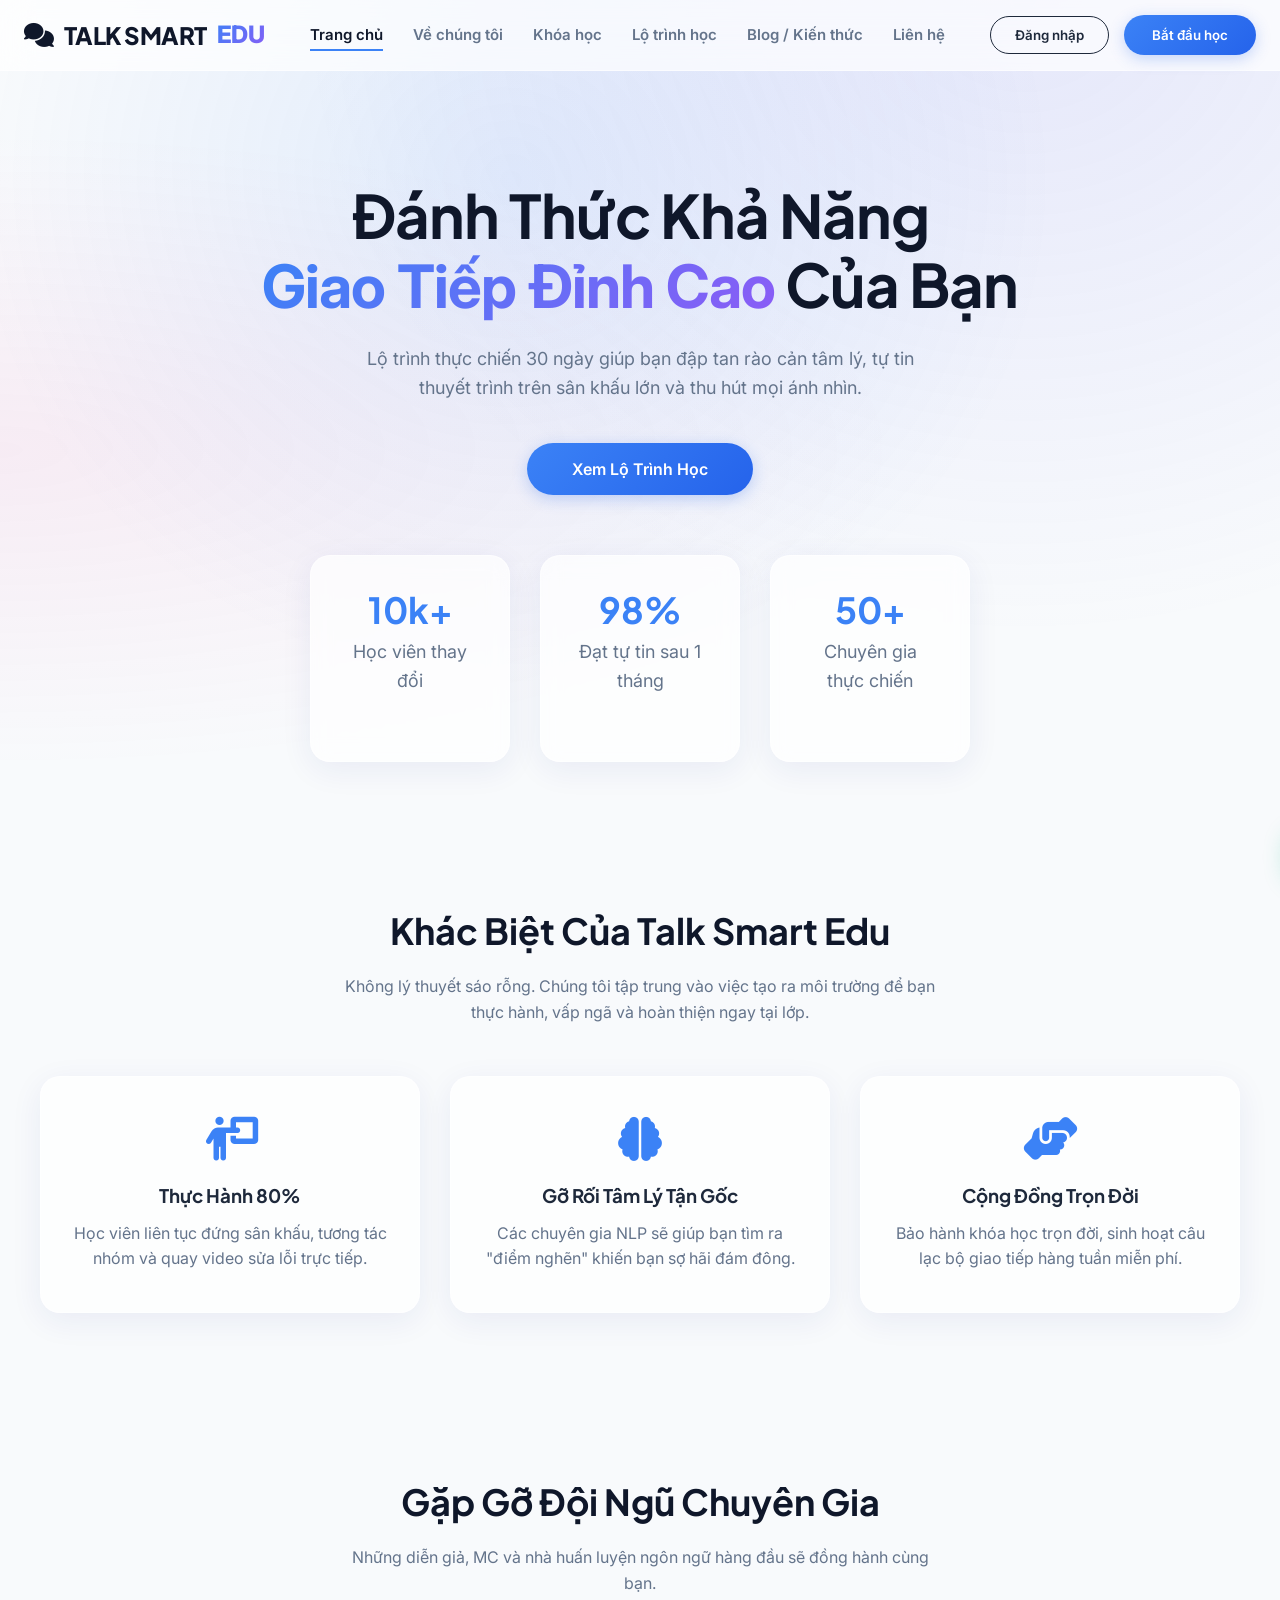
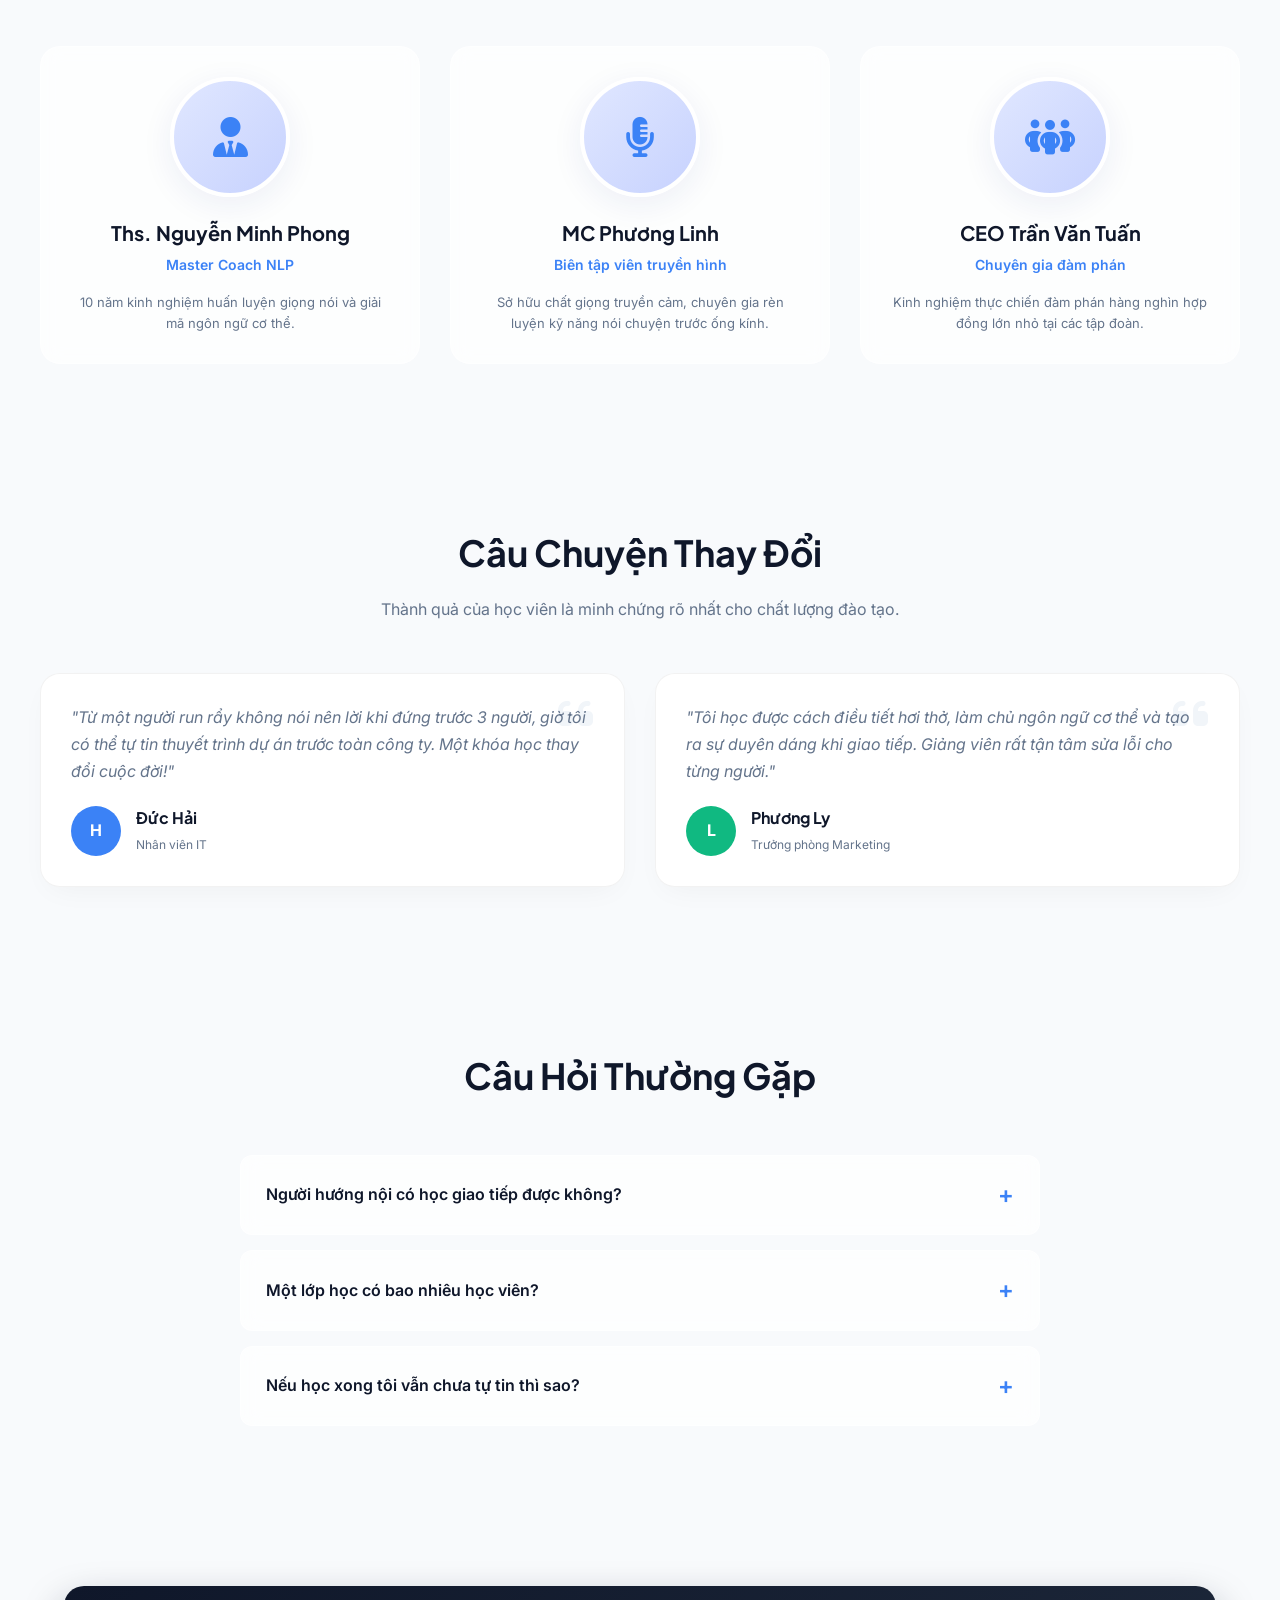
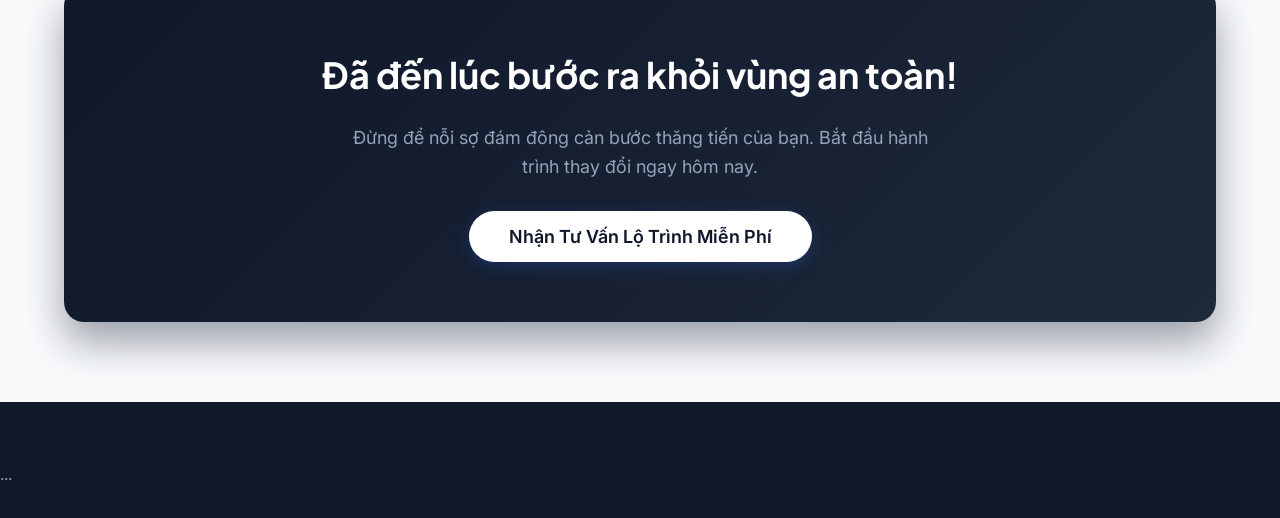
==== index.html @ c3f1539a "update ui" ====
<!DOCTYPE html>
<html lang="vi">
<head>
    <meta charset="UTF-8">
    <meta name="viewport" content="width=device-width, initial-scale=1.0">
    <title>TALK SMART EDU - Hệ Thống Đào Tạo Giao Tiếp</title>
    <link rel="preconnect" href="https://fonts.googleapis.com">
    <link rel="preconnect" href="https://fonts.gstatic.com" crossorigin>
    <link href="https://fonts.googleapis.com/css2?family=Inter:wght@300;400;500;600;700&family=Plus+Jakarta+Sans:wght@700;800&display=swap" rel="stylesheet">
    <link rel="stylesheet" href="https://cdnjs.cloudflare.com/ajax/libs/font-awesome/6.4.0/css/all.min.css">
    <link rel="stylesheet" href="style.css">
</head>
<body>
    <div class="bg-mesh"></div>

    <header>
    <div class="container">
        <nav>
            <a class="logo" href="index.html"><i class="fa-solid fa-comments"></i> TALK SMART <span>EDU</span></a>
            
            <ul class="nav-links">
                <li><a href="index.html" class="active">Trang chủ</a></li>
                <li><a href="about.html">Về chúng tôi</a></li>
                <li><a href="courses.html">Khóa học</a></li>
                <li><a href="roadmap.html">Lộ trình học</a></li>
                <li><a href="blog.html">Blog / Kiến thức</a></li>
                <li><a href="contact.html">Liên hệ</a></li>
            </ul>
            
            <div class="nav-actions">
                <button class="btn-outline" onclick="app.openModal('login')">Đăng nhập</button>
                <button class="btn-main" onclick="window.location.href='courses.html'">Bắt đầu học</button>
            </div>
        </nav>
    </div>
</header>

    <main>
        <section class="hero container">
            <h1>Đánh Thức Khả Năng<br><span>Giao Tiếp Đỉnh Cao</span> Của Bạn</h1>
            <p>Lộ trình thực chiến 30 ngày giúp bạn đập tan rào cản tâm lý, tự tin thuyết trình trên sân khấu lớn và thu hút mọi ánh nhìn.</p>
            <button class="btn-main" style="padding: 16px 45px; font-size: 16px;" onclick="window.location.href='courses.html'">Xem Lộ Trình Học</button>
            
            <div class="hero-stats">
                <div class="stat-item"><h3>10k+</h3><p>Học viên thay đổi</p></div>
                <div class="stat-item"><h3>98%</h3><p>Đạt tự tin sau 1 tháng</p></div>
                <div class="stat-item"><h3>50+</h3><p>Chuyên gia thực chiến</p></div>
            </div>
        </section>
        
        <section class="container" style="padding: 80px 0;">
            <div class="section-title">
                <h2>Khác Biệt Của Talk Smart Edu</h2>
                <p>Không lý thuyết sáo rỗng. Chúng tôi tập trung vào việc tạo ra môi trường để bạn thực hành, vấp ngã và hoàn thiện ngay tại lớp.</p>
            </div>
            <div class="features-grid">
                <div class="feature-card">
                    <i class="fa-solid fa-person-chalkboard"></i>
                    <h3>Thực Hành 80%</h3>
                    <p style="color: var(--text-gray); margin-top: 10px;">Học viên liên tục đứng sân khấu, tương tác nhóm và quay video sửa lỗi trực tiếp.</p>
                </div>
                <div class="feature-card">
                    <i class="fa-solid fa-brain"></i>
                    <h3>Gỡ Rối Tâm Lý Tận Gốc</h3>
                    <p style="color: var(--text-gray); margin-top: 10px;">Các chuyên gia NLP sẽ giúp bạn tìm ra "điểm nghẽn" khiến bạn sợ hãi đám đông.</p>
                </div>
                <div class="feature-card">
                    <i class="fa-solid fa-handshake-angle"></i>
                    <h3>Cộng Đồng Trọn Đời</h3>
                    <p style="color: var(--text-gray); margin-top: 10px;">Bảo hành khóa học trọn đời, sinh hoạt câu lạc bộ giao tiếp hàng tuần miễn phí.</p>
                </div>
            </div>
        </section>

        <section class="container" style="padding: 80px 0;">
            <div class="section-title">
                <h2>Gặp Gỡ Đội Ngũ Chuyên Gia</h2>
                <p>Những diễn giả, MC và nhà huấn luyện ngôn ngữ hàng đầu sẽ đồng hành cùng bạn.</p>
            </div>
            <div class="instructor-grid">
                <div class="instructor-card">
                    <div class="instructor-img"><i class="fa-solid fa-user-tie"></i></div>
                    <h3>Ths. Nguyễn Minh Phong</h3>
                    <p>Master Coach NLP</p>
                    <div style="margin-top:15px; color: var(--text-gray); font-size: 13px;">10 năm kinh nghiệm huấn luyện giọng nói và giải mã ngôn ngữ cơ thể.</div>
                </div>
                <div class="instructor-card">
                    <div class="instructor-img"><i class="fa-solid fa-microphone-lines"></i></div>
                    <h3>MC Phương Linh</h3>
                    <p>Biên tập viên truyền hình</p>
                    <div style="margin-top:15px; color: var(--text-gray); font-size: 13px;">Sở hữu chất giọng truyền cảm, chuyên gia rèn luyện kỹ năng nói chuyện trước ống kính.</div>
                </div>
                <div class="instructor-card">
                    <div class="instructor-img"><i class="fa-solid fa-people-group"></i></div>
                    <h3>CEO Trần Văn Tuấn</h3>
                    <p>Chuyên gia đàm phán</p>
                    <div style="margin-top:15px; color: var(--text-gray); font-size: 13px;">Kinh nghiệm thực chiến đàm phán hàng nghìn hợp đồng lớn nhỏ tại các tập đoàn.</div>
                </div>
            </div>
        </section>

        <section class="container" style="padding: 80px 0;">
            <div class="section-title">
                <h2>Câu Chuyện Thay Đổi</h2>
                <p>Thành quả của học viên là minh chứng rõ nhất cho chất lượng đào tạo.</p>
            </div>
            <div class="testimonial-grid">
                <div class="testimonial-card">
                    <i class="fa-solid fa-quote-left"></i>
                    <p class="testimonial-content">"Từ một người run rẩy không nói nên lời khi đứng trước 3 người, giờ tôi có thể tự tin thuyết trình dự án trước toàn công ty. Một khóa học thay đổi cuộc đời!"</p>
                    <div class="testimonial-author">
                        <div class="author-avatar">H</div>
                        <div>
                            <h4 style="color: var(--secondary);">Đức Hải</h4>
                            <span style="font-size: 12px; color: var(--text-gray);">Nhân viên IT</span>
                        </div>
                    </div>
                </div>
                <div class="testimonial-card">
                    <i class="fa-solid fa-quote-left"></i>
                    <p class="testimonial-content">"Tôi học được cách điều tiết hơi thở, làm chủ ngôn ngữ cơ thể và tạo ra sự duyên dáng khi giao tiếp. Giảng viên rất tận tâm sửa lỗi cho từng người."</p>
                    <div class="testimonial-author">
                        <div class="author-avatar" style="background: #10b981;">L</div>
                        <div>
                            <h4 style="color: var(--secondary);">Phương Ly</h4>
                            <span style="font-size: 12px; color: var(--text-gray);">Trưởng phòng Marketing</span>
                        </div>
                    </div>
                </div>
            </div>
        </section>

        <section class="container" style="padding: 80px 0;">
            <div class="section-title">
                <h2>Câu Hỏi Thường Gặp</h2>
            </div>
            <div class="faq-list">
                <details>
                    <summary>Người hướng nội có học giao tiếp được không?</summary>
                    <div class="faq-content">Hoàn toàn được. Hướng nội không phải là điểm yếu. Chúng tôi sẽ giúp bạn sử dụng sự tinh tế, khả năng lắng nghe sâu sắc của người hướng nội để tạo ra phong cách giao tiếp điềm tĩnh và đáng tin cậy.</div>
                </details>
                <details>
                    <summary>Một lớp học có bao nhiêu học viên?</summary>
                    <div class="faq-content">Để đảm bảo chất lượng, mỗi lớp học offline chỉ giới hạn từ 10 - 15 học viên, giúp giảng viên có thời gian sửa lỗi trực tiếp 1-1 cho từng bạn trong mỗi buổi học.</div>
                </details>
                <details>
                    <summary>Nếu học xong tôi vẫn chưa tự tin thì sao?</summary>
                    <div class="faq-content">Talk Smart Edu có chính sách bảo hành học tập trọn đời. Bạn được phép đăng ký học lại hoàn toàn miễn phí cho đến khi nào thực sự làm chủ được kỹ năng.</div>
                </details>
            </div>
        </section>

        <section class="container">
            <div class="cta-section">
                <h2>Đã đến lúc bước ra khỏi vùng an toàn!</h2>
                <p style="color: #94a3b8; font-size: 18px; margin-bottom: 30px; max-width: 600px; margin-left: auto; margin-right: auto;">Đừng để nỗi sợ đám đông cản bước thăng tiến của bạn. Bắt đầu hành trình thay đổi ngay hôm nay.</p>
                <button class="btn-main" style="background: white; color: var(--secondary); font-size: 18px; padding: 15px 40px;" onclick="app.openModal('consult')">Nhận Tư Vấn Lộ Trình Miễn Phí</button>
            </div>
        </section>
    </main>

    <footer>...</footer>
    <div class="modal-overlay" id="authModal">...</div>
    <div class="modal-overlay" id="consultModal">...</div>
    <div class="toast" id="toastBox"><i class="fa-solid fa-circle-check"></i><span id="toastMsg"></span></div>
    
    <script src="script.js"></script>
</body>
</html>
---- style.css ----
:root {
    --primary: #3b82f6; 
    --primary-hover: #2563eb;
    --secondary: #0f172a;
    --accent: #60a5fa;
    --text-dark: #1e293b;
    --text-gray: #64748b;
    --bg-light: #f8fafc;
    
    /* Glassmorphism */
    --glass-bg: rgba(255, 255, 255, 0.7);
    --glass-border: rgba(255, 255, 255, 0.5);
    --glass-shadow: 0 8px 32px 0 rgba(31, 38, 135, 0.07);
    
    --radius-lg: 20px;
    --radius-md: 12px;
    --transition: all 0.4s cubic-bezier(0.4, 0, 0.2, 1);
}

* { margin: 0; padding: 0; box-sizing: border-box; font-family: 'Inter', sans-serif; }
body { color: var(--text-dark); background-color: var(--bg-light); overflow-x: hidden; line-height: 1.6; padding-top: 80px; }
h1, h2, h3, h4, .logo { font-family: 'Plus Jakarta Sans', sans-serif; }
.container { max-width: 1200px; margin: 0 auto; padding: 0 24px; }
a { text-decoration: none; cursor: pointer; color: inherit; }
button { cursor: pointer; font-family: 'Inter', sans-serif; outline: none; border: none; }

/* Background động dạng mây loang màu */
.bg-mesh {
    position: fixed;
    top: 0; left: 0; width: 100vw; height: 100vh;
    z-index: -1;
    background: 
        radial-gradient(at 40% 20%, rgba(59, 130, 246, 0.12) 0px, transparent 50%),
        radial-gradient(at 80% 0%, rgba(99, 102, 241, 0.12) 0px, transparent 50%),
        radial-gradient(at 0% 50%, rgba(236, 72, 153, 0.08) 0px, transparent 50%);
    animation: meshFlow 15s ease-in-out infinite alternate;
}
@keyframes meshFlow {
    0% { transform: scale(1) translateY(0); }
    100% { transform: scale(1.05) translateY(-15px); }
}

/* --- Header Kính mờ (Đã Fix Lỗi Giao Diện) --- */
header { 
    background: rgba(255, 255, 255, 0.7); 
    backdrop-filter: blur(15px); 
    -webkit-backdrop-filter: blur(15px);
    border-bottom: 1px solid var(--glass-border); 
    padding: 15px 0; 
    position: fixed; top: 0; width: 100%; z-index: 1000; 
}

/* Nới rộng vùng chứa một chút để menu rộng rãi hơn */
header .container {
    max-width: 1350px;
}

nav { 
    display: flex; 
    justify-content: space-between; 
    align-items: center; 
    width: 100%;
}

/* Ép logo không bị rớt dòng chữ EDU */
.logo { 
    font-size: 24px; font-weight: 800; display: flex; align-items: center; gap: 10px; color: var(--secondary); letter-spacing: -0.5px;
    white-space: nowrap; 
}
.logo span { background: linear-gradient(135deg, var(--primary), #8b5cf6); -webkit-background-clip: text; -webkit-text-fill-color: transparent; }

/* Căn giữa menu và ép chữ nằm trên 1 dòng */
.nav-links { 
    display: flex; gap: 30px; list-style: none; align-items: center; justify-content: center;
}
.nav-links li {
    white-space: nowrap;
}
.nav-links li a { 
    color: var(--text-gray); font-weight: 600; transition: var(--transition); font-size: 15px; position: relative; padding: 5px 0; 
}
.nav-links li a::after {
    content: ''; position: absolute; width: 0; height: 2px; bottom: -2px; left: 0; background: var(--primary); transition: var(--transition);
}
.nav-links li a:hover, .nav-links li a.active { color: var(--secondary); }
.nav-links li a:hover::after, .nav-links li a.active::after { width: 100%; }

/* Ép 2 nút bấm nằm ngang cạnh nhau */
.nav-actions { 
    display: flex; gap: 15px; align-items: center;
    white-space: nowrap;
}

/* Buttons */
.btn-outline { 
    border: 1.5px solid var(--text-dark); color: var(--text-dark); padding: 10px 24px; border-radius: 30px; font-weight: 600; background: transparent; transition: var(--transition); 
}
.btn-outline:hover { background: var(--text-dark); color: white; transform: translateY(-2px); }
.btn-main { 
    background: linear-gradient(135deg, var(--primary), #2563eb); color: white; padding: 12px 28px; border-radius: 30px; font-weight: 600; transition: var(--transition); box-shadow: 0 4px 15px rgba(37, 99, 235, 0.25);
}
.btn-main:hover { transform: translateY(-3px); box-shadow: 0 8px 25px rgba(37, 99, 235, 0.35); }

/* --- HOME PAGE STYLE --- */
.hero { padding: 100px 0 60px; text-align: center; }
.hero h1 { font-size: clamp(38px, 5vw, 60px); line-height: 1.15; margin-bottom: 24px; color: var(--secondary); letter-spacing: -1px;}
.hero h1 span { background: linear-gradient(135deg, var(--primary), #8b5cf6); -webkit-background-clip: text; -webkit-text-fill-color: transparent; }
.hero p { font-size: 18px; color: var(--text-gray); max-width: 600px; margin: 0 auto 40px; }
.hero-stats { display: flex; justify-content: center; gap: 30px; margin-top: 60px; flex-wrap: wrap; }
.stat-item { background: var(--glass-bg); backdrop-filter: blur(10px); padding: 25px 35px; border-radius: var(--radius-lg); border: 1px solid var(--glass-border); box-shadow: var(--glass-shadow); width: 200px; transition: var(--transition); }
.stat-item:hover { transform: translateY(-8px); }
.stat-item h3 { font-size: 36px; color: var(--primary); }

.features-grid { display: grid; grid-template-columns: repeat(auto-fit, minmax(280px, 1fr)); gap: 30px; margin-top: 50px; }
.feature-card { padding: 40px 30px; background: var(--glass-bg); border-radius: var(--radius-lg); border: 1px solid var(--glass-border); box-shadow: var(--glass-shadow); text-align: center; transition: var(--transition); }
.feature-card:hover { transform: translateY(-8px); border-color: var(--primary); }
.feature-card i { font-size: 44px; color: var(--primary); margin-bottom: 20px; }

/* --- COURSES PAGE STYLE --- */
.page-header { padding: 60px 0 30px; text-align: center; }
.page-header h1 { font-size: 38px; color: var(--secondary); margin-bottom: 10px; }
.filter-bar { display: flex; justify-content: center; gap: 15px; margin: 30px 0 50px; }
.filter-btn { background: var(--glass-bg); border: 1px solid var(--glass-border); padding: 10px 24px; border-radius: 30px; font-weight: 600; color: var(--text-gray); transition: var(--transition); backdrop-filter: blur(5px); }
.filter-btn:hover, .filter-btn.active { background: var(--secondary); color: white; border-color: var(--secondary); }
.course-grid { display: grid; grid-template-columns: repeat(auto-fill, minmax(320px, 1fr)); gap: 35px; padding-bottom: 80px; }

.course-card { background: var(--glass-bg); backdrop-filter: blur(16px); border-radius: var(--radius-lg); overflow: hidden; border: 1px solid var(--glass-border); transition: var(--transition); display: flex; flex-direction: column; cursor: pointer; box-shadow: var(--glass-shadow); }
.course-card:hover { transform: translateY(-10px); box-shadow: 0 20px 35px rgba(37, 99, 235, 0.12); }
.course-img { height: 200px; background: linear-gradient(135deg, #eff6ff, #e0e7ff); display: flex; align-items: center; justify-content: center; font-size: 65px; color: var(--primary); position: relative; }
.course-tag { position: absolute; top: 20px; left: 20px; background: #ef4444; color: white; padding: 5px 12px; border-radius: 30px; font-size: 11px; font-weight: 800; box-shadow: 0 4px 10px rgba(239, 68, 68, 0.2); }
.course-body { padding: 25px; display: flex; flex-direction: column; flex-grow: 1; }
.course-meta { display: flex; justify-content: space-between; font-size: 13px; color: var(--text-gray); margin-bottom: 12px; font-weight: 600; }
.course-body h3 { font-size: 19px; margin-bottom: 10px; color: var(--secondary); }
.course-body p { font-size: 14px; color: var(--text-gray); margin-bottom: 20px; flex-grow: 1; }
.course-footer { display: flex; justify-content: space-between; align-items: center; border-top: 1px solid rgba(0,0,0,0.05); padding-top: 15px; }
.price { font-size: 20px; font-weight: 800; color: var(--secondary); }

/* --- DETAIL PAGE STYLE --- */
.detail-layout { display: grid; grid-template-columns: 1fr 380px; gap: 40px; padding: 40px 0 80px; }
.content-block { background: var(--glass-bg); backdrop-filter: blur(10px); padding: 35px; border-radius: var(--radius-lg); border: 1px solid var(--glass-border); margin-bottom: 30px; box-shadow: var(--glass-shadow); }
.content-block h2 { font-size: 22px; margin-bottom: 20px; color: var(--secondary); display: flex; align-items: center; gap: 10px; }
.check-list { display: grid; grid-template-columns: 1fr 1fr; gap: 15px; list-style: none; }
.check-list li { display: flex; gap: 10px; font-size: 15px; }
.check-list i { color: #10b981; margin-top: 4px; }
.sidebar-sticky { position: sticky; top: 110px; background: var(--glass-bg); backdrop-filter: blur(16px); border-radius: var(--radius-lg); border: 1px solid var(--glass-border); box-shadow: var(--glass-shadow); overflow: hidden; }
.sidebar-img { height: 200px; background: linear-gradient(135deg, var(--secondary), #1e293b); display: flex; align-items: center; justify-content: center; font-size: 65px; color: white; }
.sidebar-content { padding: 30px; }
.sidebar-price { font-size: 34px; font-weight: 800; color: var(--primary); }
.sidebar-old-price { text-decoration: line-through; color: var(--text-gray); font-size: 15px; margin-bottom: 20px; display: block; }
.btn-full { width: 100%; padding: 14px; font-size: 16px; margin-bottom: 15px; border-radius: 30px; font-weight: 700; }
.includes-list { list-style: none; margin-top: 20px; border-top: 1px solid rgba(0,0,0,0.05); padding-top: 20px; }
.includes-list li { font-size: 14px; margin-bottom: 12px; display: flex; align-items: center; gap: 10px; }
.includes-list i { color: var(--primary); }

/* --- MODALS & TOAST --- */
.modal-overlay { position: fixed; top: 0; left: 0; width: 100%; height: 100%; background: rgba(15, 23, 42, 0.4); backdrop-filter: blur(6px); display: none; justify-content: center; align-items: center; z-index: 2000; opacity: 0; transition: var(--transition); }
.modal-overlay.show { display: flex; opacity: 1; }
.modal-content { background: rgba(255, 255, 255, 0.9); backdrop-filter: blur(20px); width: 100%; max-width: 420px; border-radius: var(--radius-lg); padding: 40px; position: relative; transform: translateY(20px); transition: var(--transition); border: 1px solid var(--glass-border); box-shadow: 0 25px 50px rgba(0,0,0,0.15); }
.modal-overlay.show .modal-content { transform: translateY(0); }
.close-btn { position: absolute; top: 20px; right: 20px; font-size: 22px; color: var(--text-gray); cursor: pointer; background: none; }
.form-group { margin-bottom: 20px; }
.form-group label { display: block; font-size: 14px; font-weight: 600; margin-bottom: 8px; }
.form-control { width: 100%; padding: 12px 15px; border: 1px solid rgba(0,0,0,0.1); border-radius: 10px; font-size: 15px; background: white; outline: none; }
.form-control:focus { border-color: var(--primary); box-shadow: 0 0 0 3px rgba(59,130,246,0.15); }
.tab-switcher { display: flex; margin-bottom: 25px; border-bottom: 2px solid rgba(0,0,0,0.05); }
.tab-btn { flex: 1; padding: 10px; font-weight: 600; color: var(--text-gray); background: none; border-bottom: 2px solid transparent; margin-bottom: -2px; }
.tab-btn.active { color: var(--primary); border-bottom-color: var(--primary); }

.toast { position: fixed; bottom: 30px; right: 30px; background: #10b981; color: white; padding: 15px 25px; border-radius: 10px; font-weight: 600; box-shadow: 0 10px 25px rgba(16,185,129,0.3); display: flex; align-items: center; gap: 10px; transform: translateX(150%); transition: transform 0.4s cubic-bezier(0.68, -0.55, 0.265, 1.55); z-index: 3000; }
.toast.show { transform: translateX(0); }

/* Footer */
footer { background: var(--secondary); color: #94a3b8; padding: 60px 0 30px; margin-top: 60px; }
.footer-grid { display: grid; grid-template-columns: 2fr 1fr 1fr; gap: 40px; margin-bottom: 40px; }
.footer-logo { font-size: 24px; color: white; font-weight: 800; margin-bottom: 15px; display: block; }

/* --- CÁC SECTION MỚI CHO TRANG CHỦ --- */
.section-title { text-align: center; margin-bottom: 50px; }
.section-title h2 { font-size: 36px; color: var(--secondary); margin-bottom: 15px; }
.section-title p { color: var(--text-gray); font-size: 16px; max-width: 600px; margin: 0 auto; }

/* Instructor (Chuyên gia) */
.instructor-grid { display: grid; grid-template-columns: repeat(auto-fit, minmax(250px, 1fr)); gap: 30px; }
.instructor-card { background: var(--glass-bg); backdrop-filter: blur(10px); border-radius: var(--radius-lg); border: 1px solid var(--glass-border); padding: 30px; text-align: center; transition: var(--transition); }
.instructor-card:hover { transform: translateY(-10px); border-color: var(--primary); }
.instructor-img { width: 120px; height: 120px; border-radius: 50%; margin: 0 auto 20px; background: linear-gradient(135deg, #e0e7ff, #c7d2fe); border: 4px solid white; box-shadow: var(--glass-shadow); display: flex; align-items: center; justify-content: center; font-size: 40px; color: var(--primary); }
.instructor-card h3 { font-size: 20px; color: var(--secondary); margin-bottom: 5px; }
.instructor-card p { font-size: 14px; color: var(--primary); font-weight: 600; }

/* Testimonials (Cảm nhận) */
.testimonial-grid { display: grid; grid-template-columns: repeat(auto-fit, minmax(300px, 1fr)); gap: 30px; }
.testimonial-card { background: white; padding: 30px; border-radius: var(--radius-lg); border: 1px solid rgba(0,0,0,0.05); box-shadow: 0 10px 30px -10px rgba(0,0,0,0.05); position: relative; }
.testimonial-card i.fa-quote-left { position: absolute; top: 20px; right: 30px; font-size: 40px; color: #f1f5f9; z-index: 0; }
.testimonial-content { position: relative; z-index: 1; font-style: italic; color: var(--text-gray); margin-bottom: 20px; line-height: 1.7; }
.testimonial-author { display: flex; align-items: center; gap: 15px; }
.author-avatar { width: 50px; height: 50px; border-radius: 50%; background: var(--primary); color: white; display: flex; align-items: center; justify-content: center; font-weight: bold; }

/* FAQ (Câu hỏi thường gặp) */
.faq-list { max-width: 800px; margin: 0 auto; display: flex; flex-direction: column; gap: 15px; }
details { background: var(--glass-bg); backdrop-filter: blur(10px); border: 1px solid var(--glass-border); border-radius: var(--radius-md); overflow: hidden; }
summary { padding: 20px 25px; font-weight: 600; font-size: 16px; cursor: pointer; color: var(--secondary); list-style: none; display: flex; justify-content: space-between; align-items: center; }
summary::-webkit-details-marker { display: none; }
summary::after { content: '+'; font-size: 24px; color: var(--primary); transition: 0.3s; }
details[open] summary::after { content: '-'; }
.faq-content { padding: 0 25px 25px; color: var(--text-gray); line-height: 1.7; border-top: 1px solid rgba(0,0,0,0.05); margin-top: 10px; padding-top: 15px; }

/* CTA Bottom */
.cta-section { background: linear-gradient(135deg, var(--secondary), #1e293b); border-radius: var(--radius-lg); padding: 60px 40px; text-align: center; margin: 80px 0; color: white; box-shadow: 0 20px 40px rgba(15, 23, 42, 0.4); }
.cta-section h2 { color: white; font-size: 36px; margin-bottom: 20px; }

/* --- TIMELINE CHO TRANG LỘ TRÌNH --- */
.timeline { position: relative; max-width: 900px; margin: 0 auto; padding: 40px 0; }
.timeline::after { content: ''; position: absolute; width: 2px; background: var(--glass-border); top: 0; bottom: 0; left: 50%; margin-left: -1px; }
.timeline-item { padding: 10px 40px; position: relative; width: 50%; transition: var(--transition); }
.timeline-item:nth-child(odd) { left: 0; }
.timeline-item:nth-child(even) { left: 50%; }
.timeline-item::after { content: ''; position: absolute; width: 20px; height: 20px; right: -11px; background: var(--bg-light); border: 4px solid var(--primary); top: 30px; border-radius: 50%; z-index: 1; transition: var(--transition); }
.timeline-item:nth-child(even)::after { left: -11px; }
.timeline-item:hover::after { background: var(--primary); box-shadow: 0 0 15px rgba(59, 130, 246, 0.6); }

.timeline-content { padding: 30px; background: var(--glass-bg); backdrop-filter: blur(10px); border-radius: var(--radius-lg); border: 1px solid var(--glass-border); box-shadow: var(--glass-shadow); transition: var(--transition); }
.timeline-content:hover { transform: translateY(-5px); border-color: var(--primary); }
.timeline-content h3 { color: var(--secondary); margin-bottom: 10px; font-size: 22px; }
.step-num { color: var(--primary); font-weight: 800; font-size: 14px; margin-bottom: 5px; display: inline-block; background: rgba(59, 130, 246, 0.1); padding: 5px 15px; border-radius: 20px; }

/* Responsive Timeline cho Mobile */
@media screen and (max-width: 768px) {
    .timeline::after { left: 31px; }
    .timeline-item { width: 100%; padding-left: 70px; padding-right: 0; }
    .timeline-item:nth-child(even) { left: 0; }
    .timeline-item::after { left: 20px; }
    .timeline-item:nth-child(even)::after { left: 20px; }
}

/* --- TRANG LIÊN HỆ --- */
.contact-grid { display: grid; grid-template-columns: 1fr 1fr; gap: 40px; align-items: stretch; max-width: 1000px; margin: 0 auto; }
.contact-info { background: linear-gradient(135deg, var(--secondary), #1e293b); color: white; padding: 40px; border-radius: var(--radius-lg); box-shadow: 0 20px 40px rgba(15, 23, 42, 0.2); }
.contact-info h3 { color: white; margin-bottom: 30px; font-size: 26px; }
.info-item { display: flex; gap: 20px; margin-bottom: 25px; align-items: flex-start; }
.info-item i { font-size: 24px; color: var(--accent); margin-top: 3px; }
.info-text h4 { font-size: 16px; margin-bottom: 5px; color: white; }
.info-text p { color: #94a3b8; font-size: 15px; }
.contact-form { background: var(--glass-bg); backdrop-filter: blur(10px); padding: 40px; border-radius: var(--radius-lg); border: 1px solid var(--glass-border); box-shadow: var(--glass-shadow); }

/* --- TRANG VỀ CHÚNG TÔI --- */
.about-story { display: grid; grid-template-columns: 1fr 1fr; gap: 50px; align-items: center; padding: 60px 0; }
.about-img { border-radius: var(--radius-lg); overflow: hidden; box-shadow: var(--glass-shadow); border: 1px solid var(--glass-border); position: relative; }
.about-img img { width: 100%; height: 100%; object-fit: cover; display: block; transition: transform 0.5s ease; min-height: 400px; }
.about-img:hover img { transform: scale(1.05); }
.about-text h2 { color: var(--secondary); font-size: 32px; margin-bottom: 20px; line-height: 1.3; }
.about-text p { color: var(--text-gray); margin-bottom: 15px; font-size: 16px; line-height: 1.8; }
.about-vision { background: linear-gradient(135deg, var(--primary), #8b5cf6); color: white; padding: 40px; border-radius: var(--radius-lg); margin-top: 40px; text-align: center; box-shadow: 0 15px 30px rgba(59, 130, 246, 0.3); }
.about-vision h3 { color: white; margin-bottom: 15px; font-size: 24px; }

@media screen and (max-width: 768px) {
    .about-story { grid-template-columns: 1fr; gap: 30px; }
    .about-img img { min-height: 250px; }
}
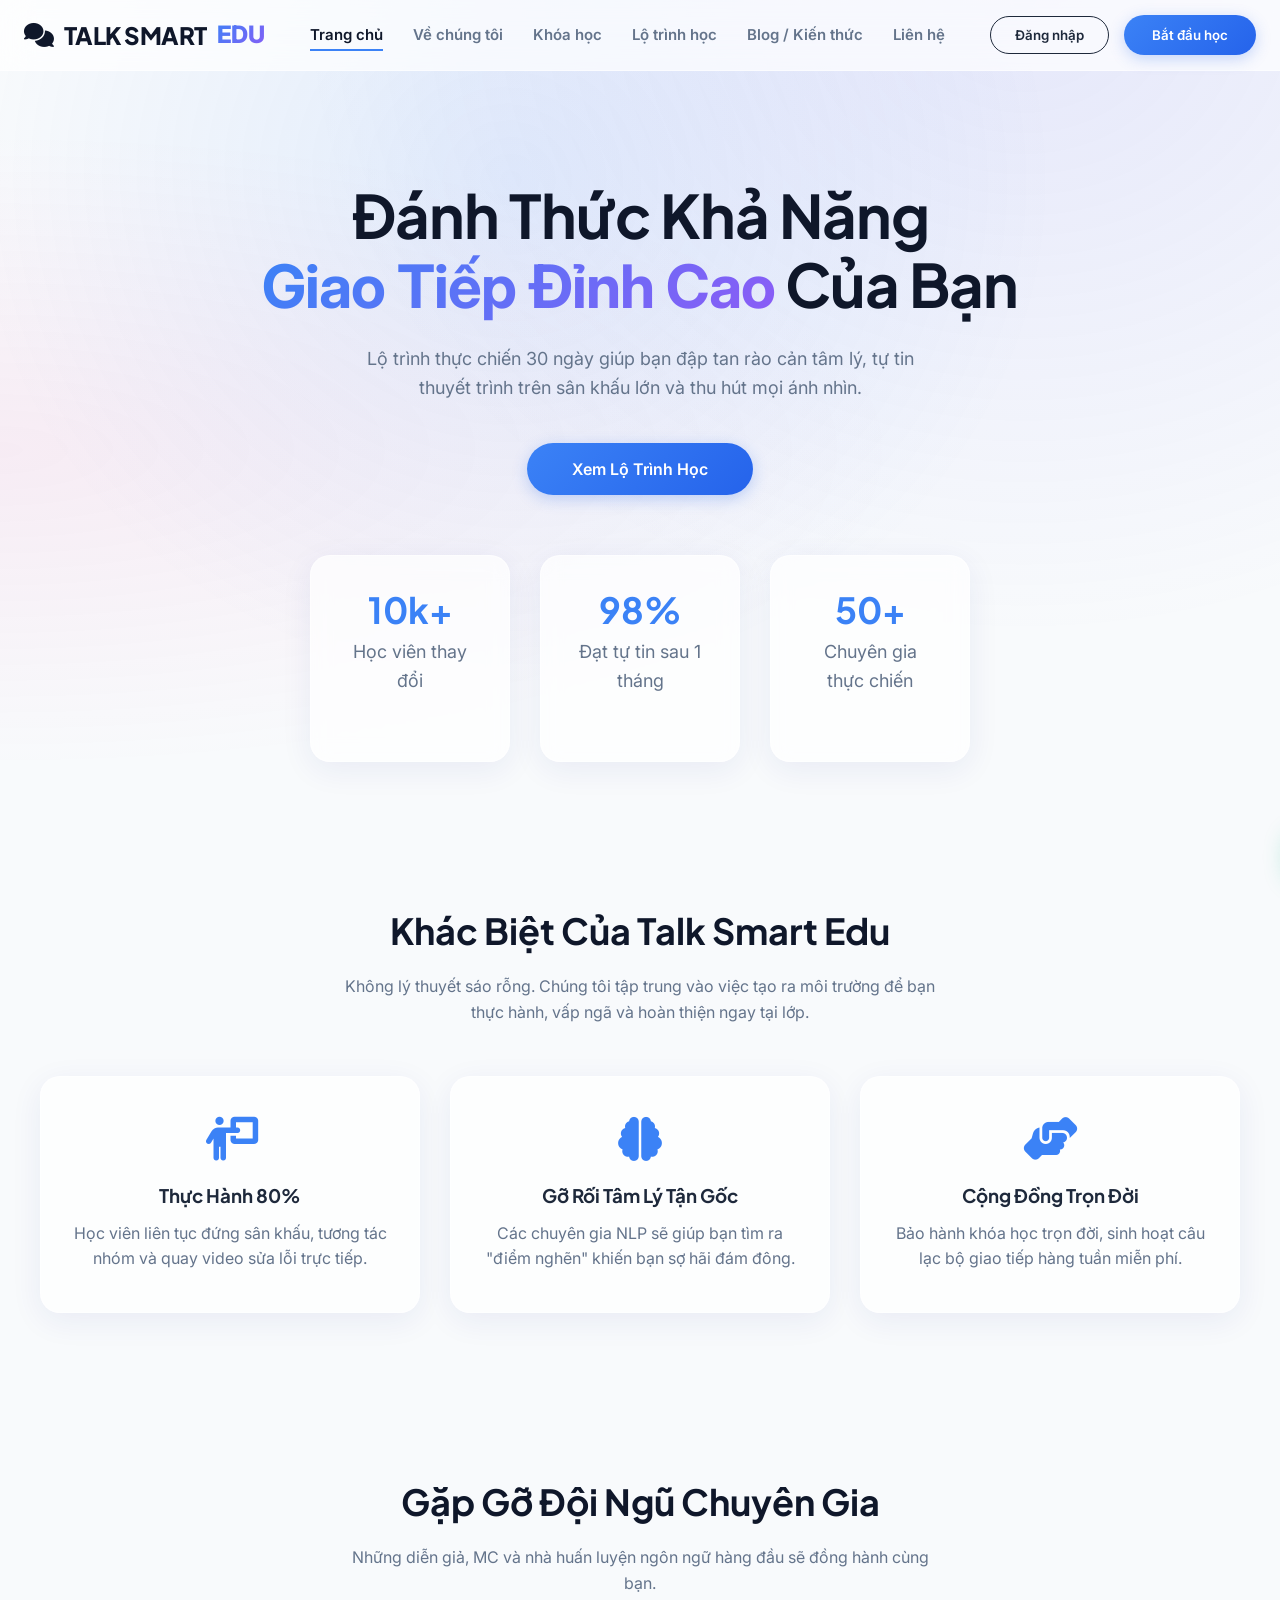
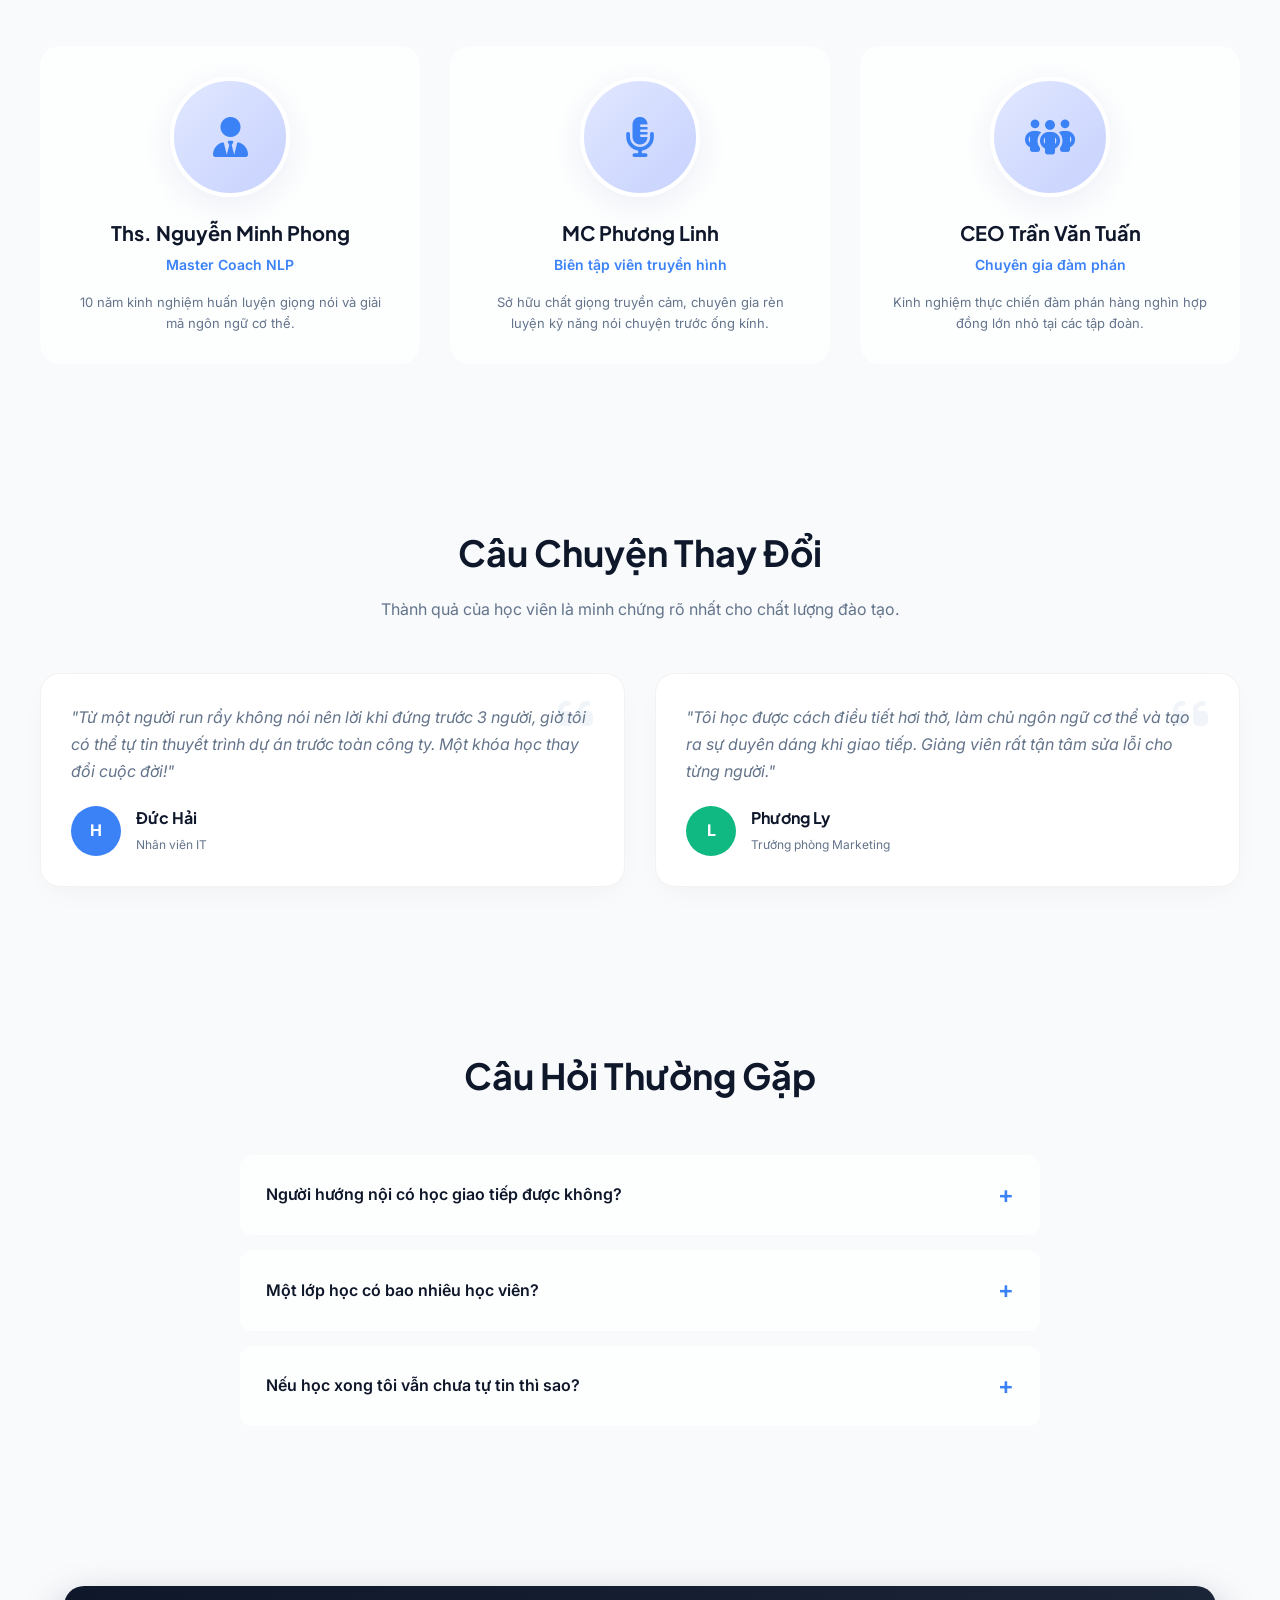
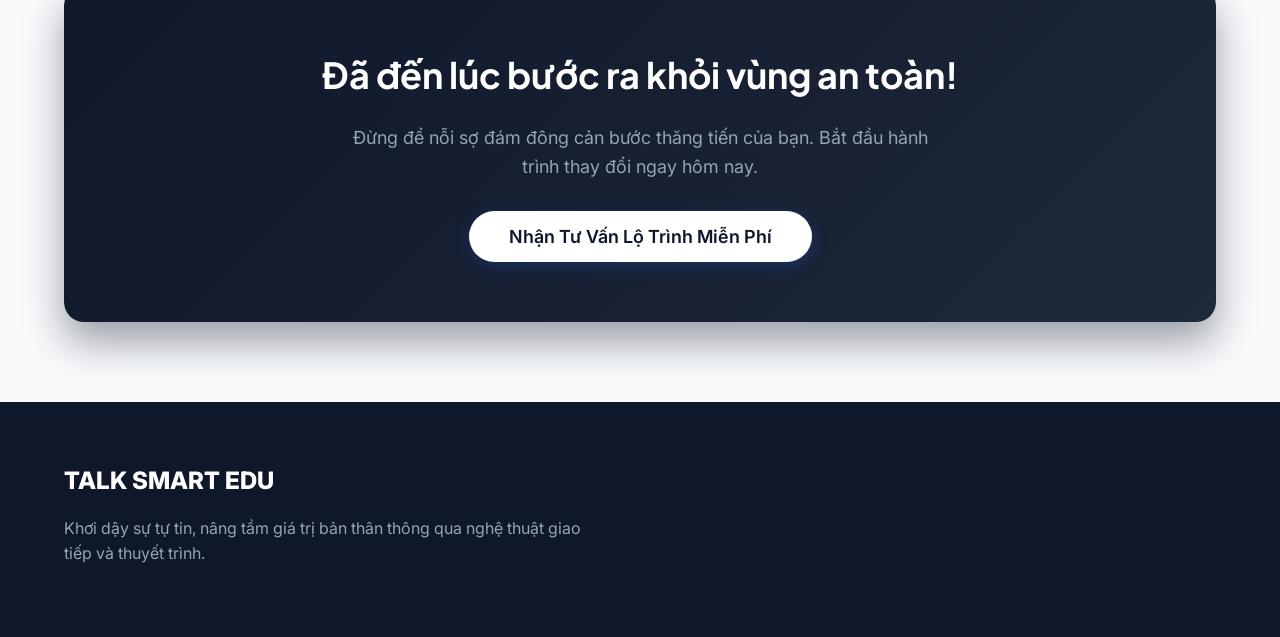
==== commit 3f71f095: "Cap nhat css" ====
--- a/index.html
+++ b/index.html
@@ -159,9 +159,59 @@
         </section>
     </main>
 
-    <footer>...</footer>
-    <div class="modal-overlay" id="authModal">...</div>
-    <div class="modal-overlay" id="consultModal">...</div>
+    <footer>
+        <div class="container">
+            <div class="footer-grid">
+                <div>
+                    <a class="footer-logo">TALK SMART EDU</a>
+                    <p>Khơi dậy sự tự tin, nâng tầm giá trị bản thân thông qua nghệ thuật giao tiếp và thuyết trình.</p>
+                </div>
+                </div>
+        </div>
+    </footer>
+
+    <div class="modal-overlay" id="authModal">
+        <div class="modal-content">
+            <button class="close-btn" onclick="app.closeModal('authModal')"><i class="fa-solid fa-xmark"></i></button>
+            <div class="tab-switcher">
+                <button class="tab-btn active" id="tabLogin" onclick="app.switchAuthTab('login')">Đăng nhập</button>
+                <button class="tab-btn" id="tabRegister" onclick="app.switchAuthTab('register')">Đăng ký</button>
+            </div>
+            
+            <form id="formLogin" onsubmit="event.preventDefault(); app.showToast('Đăng nhập thành công!'); app.closeModal('authModal');">
+                <div class="form-group"><label>Email</label><input type="text" class="form-control" placeholder="Nhập email" required></div>
+                <div class="form-group"><label>Mật khẩu</label><input type="password" class="form-control" placeholder="Nhập mật khẩu" required></div>
+                <button type="submit" class="btn-main" style="width: 100%; padding: 12px; border-radius:30px;">ĐĂNG NHẬP</button>
+            </form>
+            
+            <form id="formRegister" style="display: none;" onsubmit="event.preventDefault(); app.showToast('Đăng ký tài khoản thành công!'); app.closeModal('authModal');">
+                <div class="form-group"><label>Họ và tên</label><input type="text" class="form-control" placeholder="Tên của bạn" required></div>
+                <div class="form-group"><label>Email</label><input type="email" class="form-control" placeholder="Email của bạn" required></div>
+                <div class="form-group"><label>Mật khẩu</label><input type="password" class="form-control" placeholder="Tạo mật khẩu" required></div>
+                <button type="submit" class="btn-main" style="width: 100%; padding: 12px; border-radius:30px;">TẠO TÀI KHOẢN</button>
+            </form>
+        </div>
+    </div>
+
+    <div class="modal-overlay" id="consultModal">
+        <div class="modal-content">
+            <button class="close-btn" onclick="app.closeModal('consultModal')"><i class="fa-solid fa-xmark"></i></button>
+            <h2 style="margin-bottom: 20px; text-align: center; color: var(--secondary);">Đăng ký nhận tư vấn</h2>
+            <form onsubmit="event.preventDefault(); app.showToast('Đã nhận thông tin! Tư vấn viên sẽ liên hệ sớm.'); app.closeModal('consultModal');">
+                <div class="form-group"><label>Số điện thoại (Zalo)</label><input type="tel" class="form-control" placeholder="09xx xxx xxx" required></div>
+                <div class="form-group">
+                    <label>Vấn đề bạn đang gặp phải</label>
+                    <select class="form-control">
+                        <option>Ngại giao tiếp, sợ đám đông</option>
+                        <option>Kỹ năng thuyết trình kém</option>
+                        <option>Cần kỹ năng cho công sở/phỏng vấn</option>
+                    </select>
+                </div>
+                <button type="submit" class="btn-main" style="width: 100%; padding: 12px; border-radius:30px;">GỬI YÊU CẦU</button>
+            </form>
+        </div>
+    </div>
+
     <div class="toast" id="toastBox"><i class="fa-solid fa-circle-check"></i><span id="toastMsg"></span></div>
     
     <script src="script.js"></script>
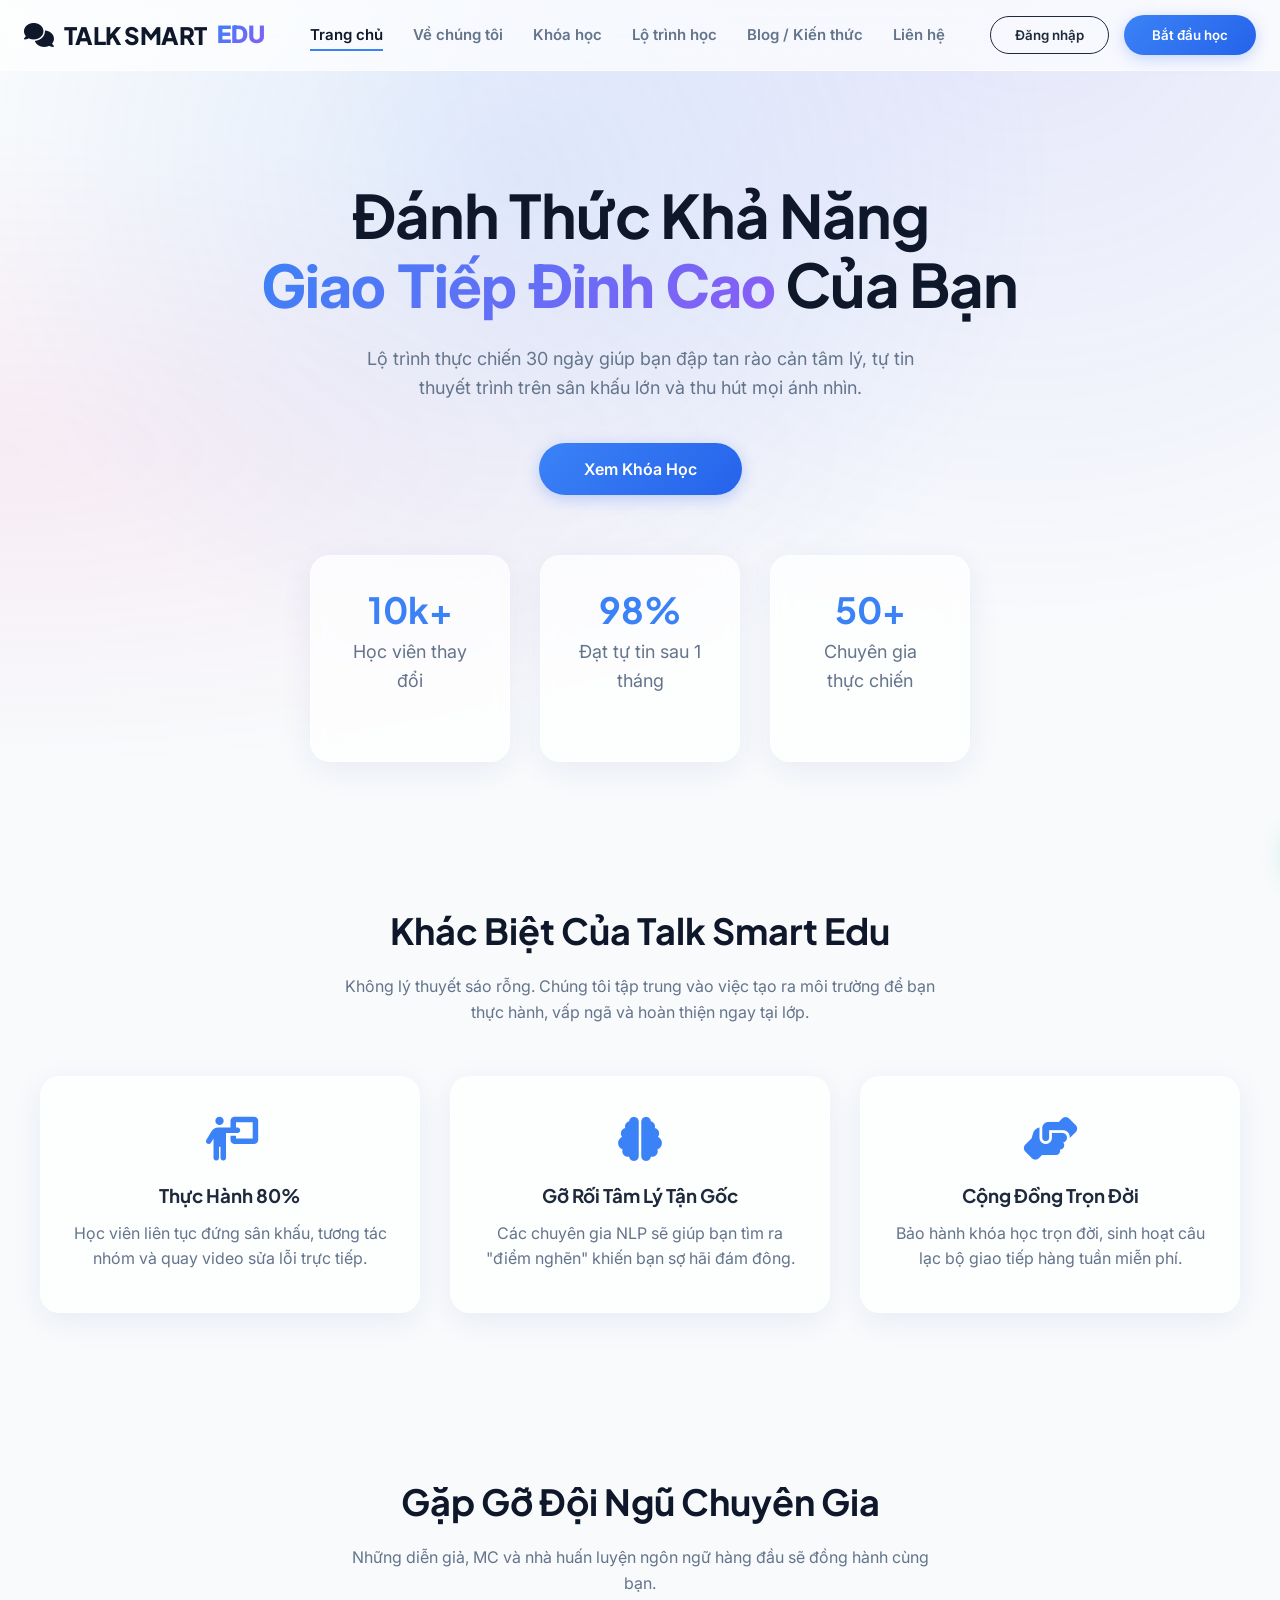
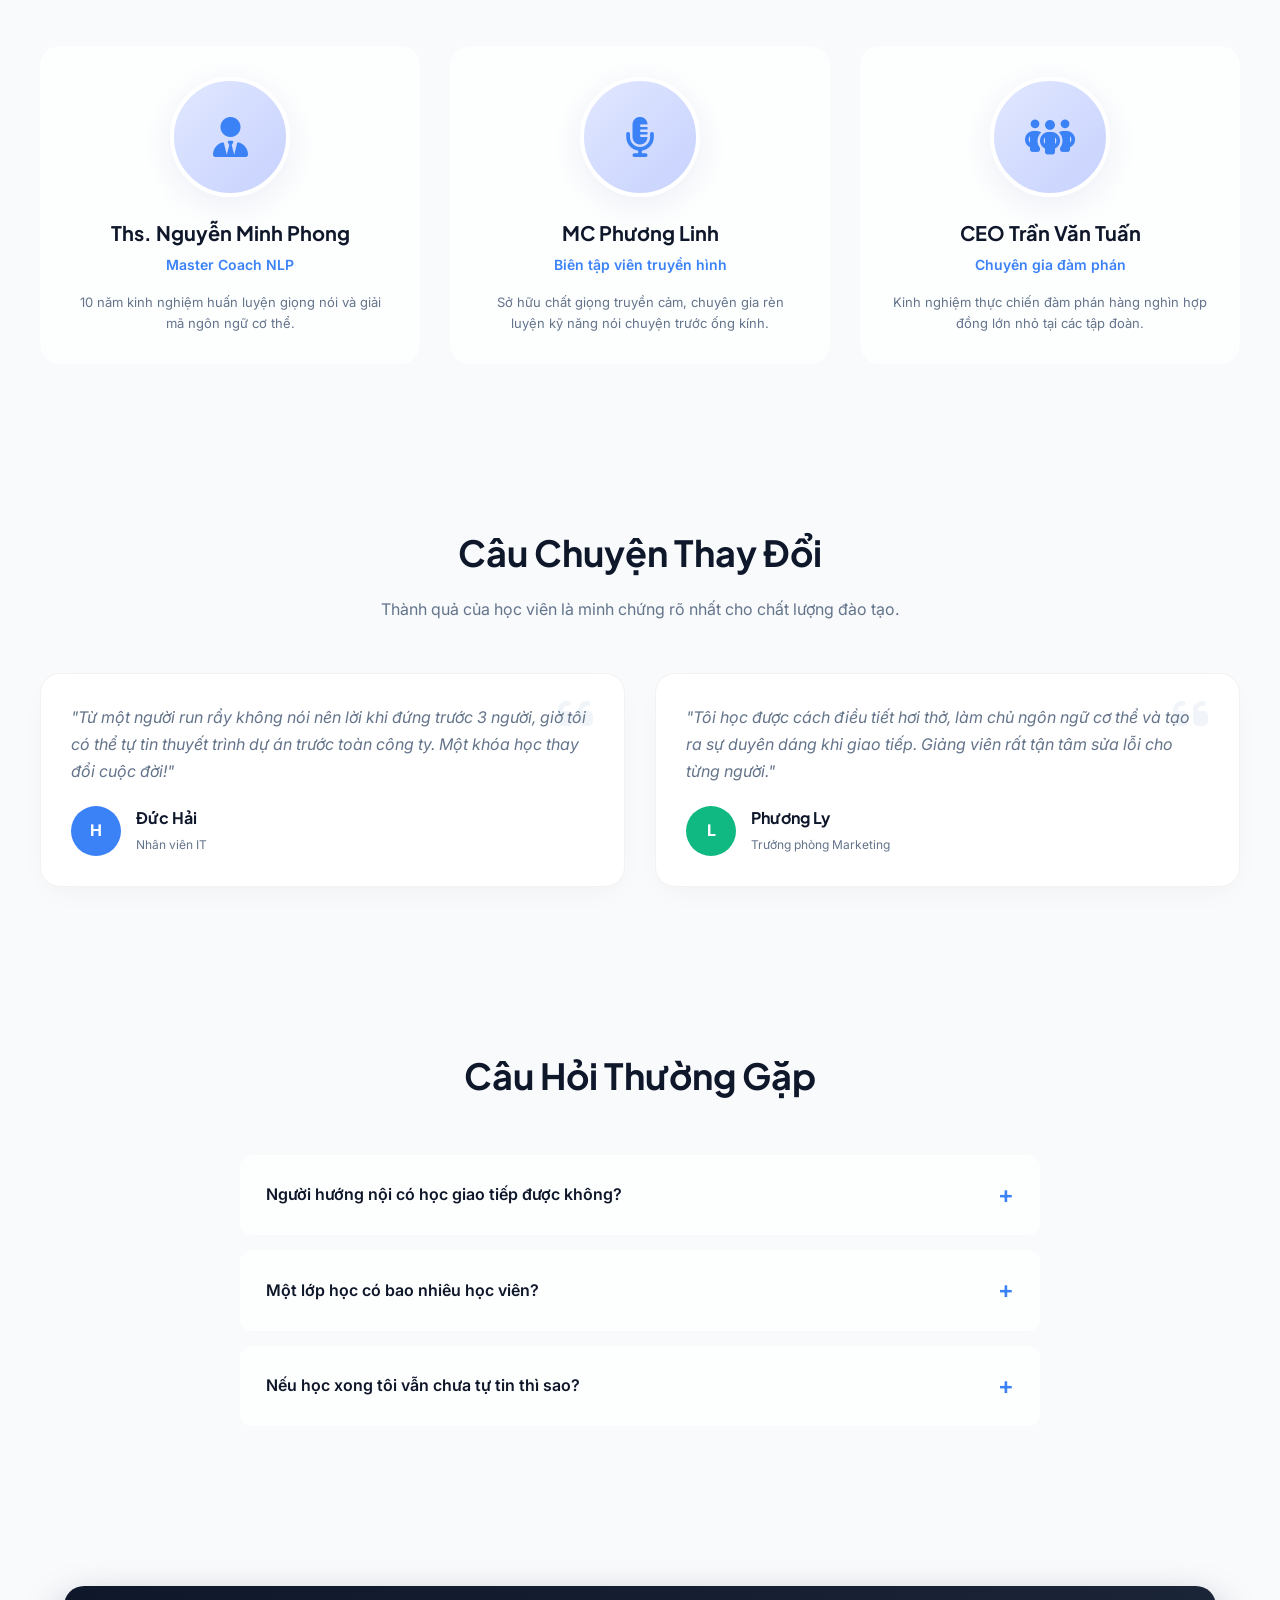
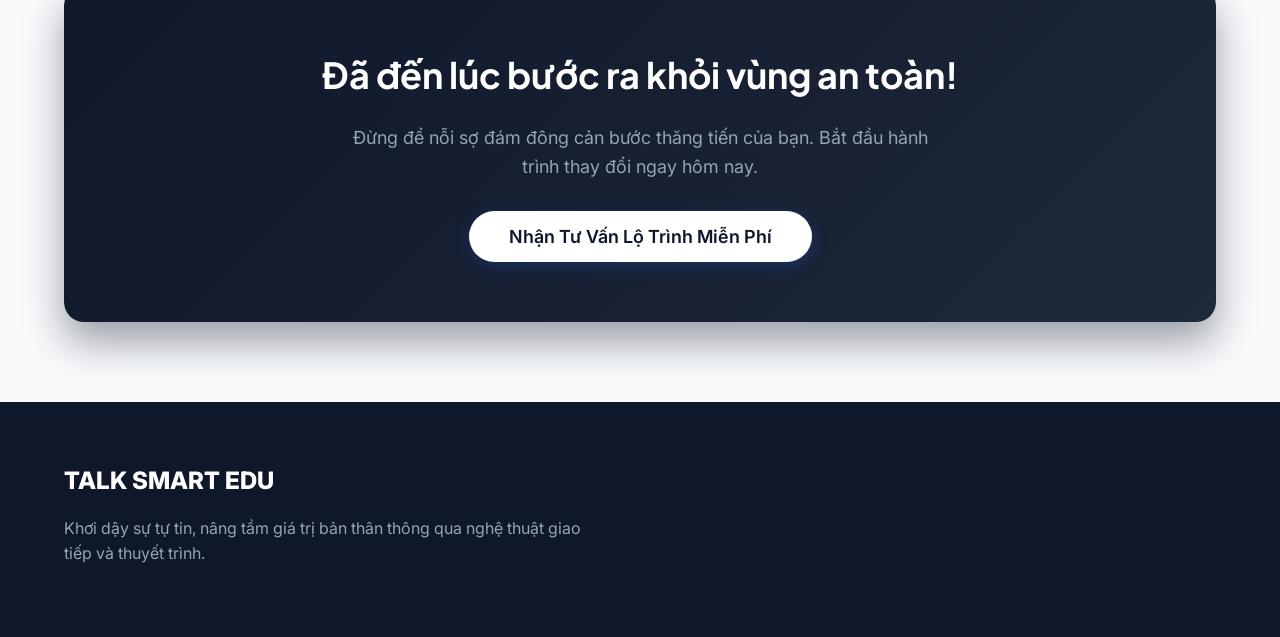
==== commit 1b8a4534: "them css" ====
--- a/index.html
+++ b/index.html
@@ -8,7 +8,7 @@
     <link rel="preconnect" href="https://fonts.gstatic.com" crossorigin>
     <link href="https://fonts.googleapis.com/css2?family=Inter:wght@300;400;500;600;700&family=Plus+Jakarta+Sans:wght@700;800&display=swap" rel="stylesheet">
     <link rel="stylesheet" href="https://cdnjs.cloudflare.com/ajax/libs/font-awesome/6.4.0/css/all.min.css">
-    <link rel="stylesheet" href="style.css">
+    <link rel="stylesheet" href="style.css?v=1">
 </head>
 <body>
     <div class="bg-mesh"></div>
@@ -39,7 +39,7 @@
         <section class="hero container">
             <h1>Đánh Thức Khả Năng<br><span>Giao Tiếp Đỉnh Cao</span> Của Bạn</h1>
             <p>Lộ trình thực chiến 30 ngày giúp bạn đập tan rào cản tâm lý, tự tin thuyết trình trên sân khấu lớn và thu hút mọi ánh nhìn.</p>
-            <button class="btn-main" style="padding: 16px 45px; font-size: 16px;" onclick="window.location.href='courses.html'">Xem Lộ Trình Học</button>
+            <button class="btn-main" style="padding: 16px 45px; font-size: 16px;" onclick="window.location.href='courses.html'">Xem Khóa Học</button>
             
             <div class="hero-stats">
                 <div class="stat-item"><h3>10k+</h3><p>Học viên thay đổi</p></div>
